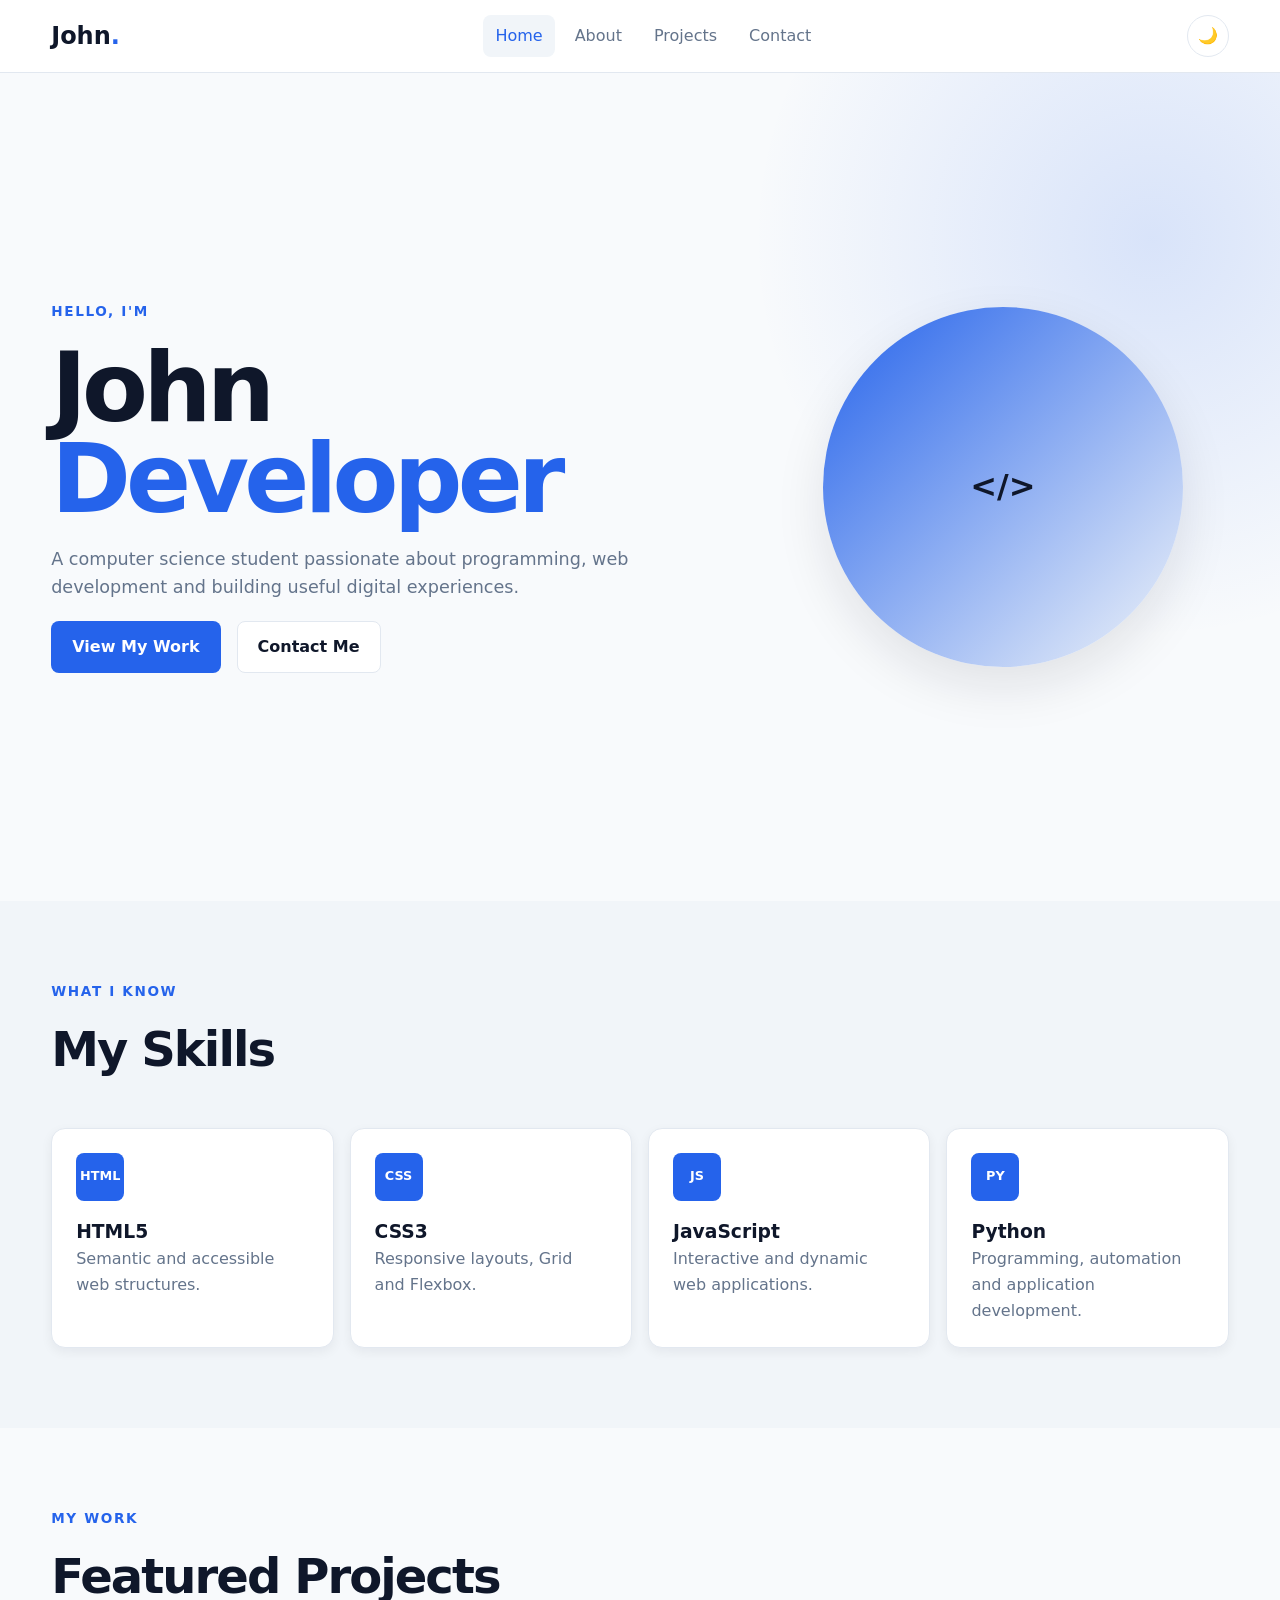
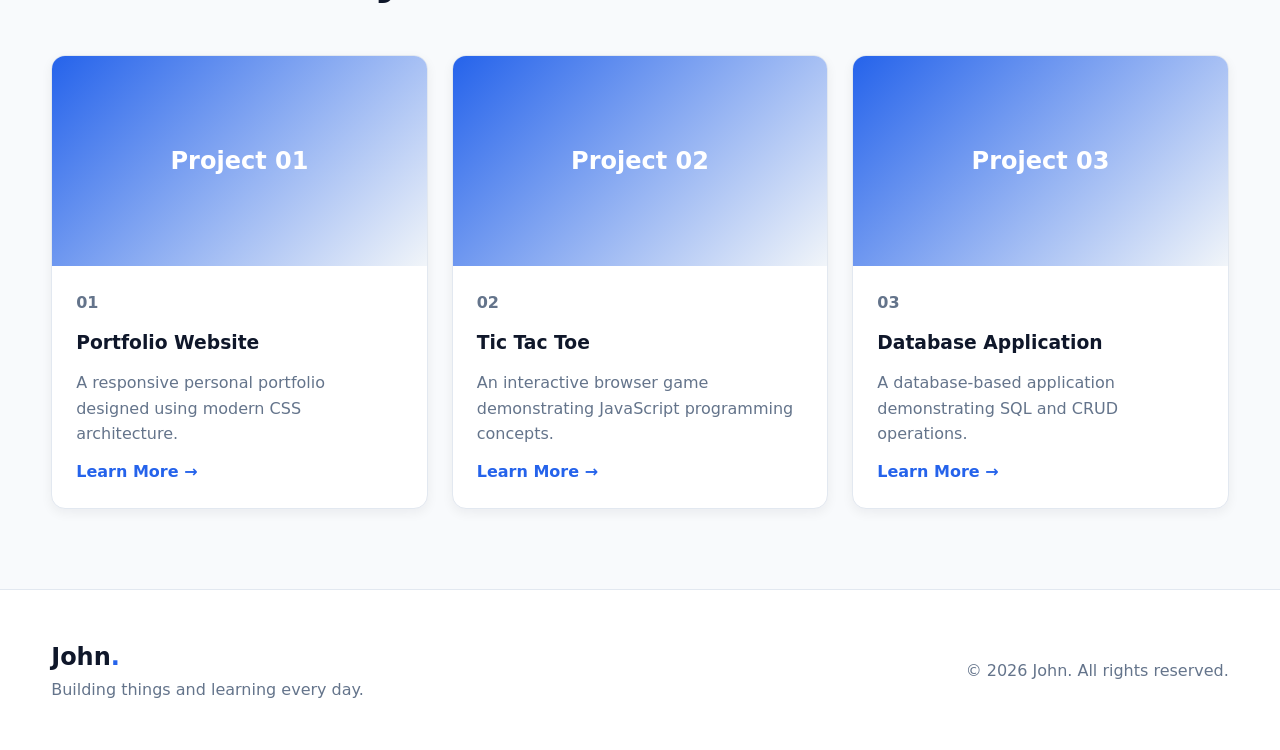
==== index.html @ c0792ca8 "Final" ====
<!DOCTYPE html>
<html lang="en">

<head>
    <meta charset="UTF-8">

    <meta
        name="viewport"
        content="width=device-width, initial-scale=1.0"
    >

    <meta
        name="description"
        content="John's personal portfolio showcasing web development skills, projects and experience."
    >

    <meta name="author" content="John">

    <title>John | Web Developer Portfolio</title>

    <link rel="stylesheet" href="css/style.css">

    <script src="js/script.js" defer></script>
</head>

<body>

    <!-- ================= HEADER ================= -->

    <header class="site-header">

        <div class="container navbar">

            <a href="index.html" class="logo">
                John<span>.</span>
            </a>

            <nav class="navigation" aria-label="Main navigation">

                <ul class="nav-list">

                    <li>
                        <a href="index.html" class="active">
                            Home
                        </a>
                    </li>

                    <li>
                        <a href="about.html">
                            About
                        </a>
                    </li>

                    <li>
                        <a href="projects.html">
                            Projects
                        </a>
                    </li>

                    <li>
                        <a href="contact.html">
                            Contact
                        </a>
                    </li>

                </ul>

            </nav>

            <button
                class="theme-toggle"
                id="theme-toggle"
                type="button"
                aria-label="Switch to dark mode"
            >
                🌙
            </button>

        </div>

    </header>


    <!-- ================= MAIN ================= -->

    <main>

        <!-- HERO -->

        <section class="hero">

            <div class="container hero-grid">

                <div class="hero-content">

                    <p class="eyebrow">
                        Hello, I'm
                    </p>

                    <h1>
                        John
                        <span class="highlight">
                            Developer
                        </span>
                    </h1>

                    <p class="hero-description">
                        A computer science student passionate about
                        programming, web development and building
                        useful digital experiences.
                    </p>

                    <div class="hero-buttons">

                        <a
                            href="projects.html"
                            class="btn btn-primary"
                        >
                            View My Work
                        </a>

                        <a
                            href="contact.html"
                            class="btn btn-secondary"
                        >
                            Contact Me
                        </a>

                    </div>

                </div>


                <div class="hero-card">

                    <div class="profile-placeholder">
                        <span>&lt;/&gt;</span>
                    </div>

                </div>

            </div>

        </section>


        <!-- SKILLS -->

        <section class="section">

            <div class="container">

                <div class="section-heading">

                    <p class="eyebrow">
                        What I Know
                    </p>

                    <h2>
                        My Skills
                    </h2>

                </div>


                <div class="skills-grid">

                    <article class="skill-card">

                        <div class="skill-icon">
                            HTML
                        </div>

                        <h3>
                            HTML5
                        </h3>

                        <p>
                            Semantic and accessible web structures.
                        </p>

                    </article>


                    <article class="skill-card">

                        <div class="skill-icon">
                            CSS
                        </div>

                        <h3>
                            CSS3
                        </h3>

                        <p>
                            Responsive layouts, Grid and Flexbox.
                        </p>

                    </article>


                    <article class="skill-card">

                        <div class="skill-icon">
                            JS
                        </div>

                        <h3>
                            JavaScript
                        </h3>

                        <p>
                            Interactive and dynamic web applications.
                        </p>

                    </article>


                    <article class="skill-card">

                        <div class="skill-icon">
                            PY
                        </div>

                        <h3>
                            Python
                        </h3>

                        <p>
                            Programming, automation and application development.
                        </p>

                    </article>

                </div>

            </div>

        </section>


        <!-- FEATURED PROJECTS -->

        <section class="section projects-section">

            <div class="container">

                <div class="section-heading">

                    <p class="eyebrow">
                        My Work
                    </p>

                    <h2>
                        Featured Projects
                    </h2>

                </div>


                <div class="projects-grid">

                    <article class="project-card">

                        <div class="project-image">
                            Project 01
                        </div>

                        <div class="project-content">

                            <p class="project-number">
                                01
                            </p>

                            <h3>
                                Portfolio Website
                            </h3>

                            <p>
                                A responsive personal portfolio
                                designed using modern CSS architecture.
                            </p>

                            <a href="projects.html">
                                Learn More →
                            </a>

                        </div>

                    </article>


                    <article class="project-card">

                        <div class="project-image">
                            Project 02
                        </div>

                        <div class="project-content">

                            <p class="project-number">
                                02
                            </p>

                            <h3>
                                Tic Tac Toe
                            </h3>

                            <p>
                                An interactive browser game demonstrating
                                JavaScript programming concepts.
                            </p>

                            <a href="projects.html">
                                Learn More →
                            </a>

                        </div>

                    </article>


                    <article class="project-card">

                        <div class="project-image">
                            Project 03
                        </div>

                        <div class="project-content">

                            <p class="project-number">
                                03
                            </p>

                            <h3>
                                Database Application
                            </h3>

                            <p>
                                A database-based application demonstrating
                                SQL and CRUD operations.
                            </p>

                            <a href="projects.html">
                                Learn More →
                            </a>

                        </div>

                    </article>

                </div>

            </div>

        </section>

    </main>


    <!-- ================= FOOTER ================= -->

    <footer class="site-footer">

        <div class="container footer-content">

            <div>

                <a href="index.html" class="logo">
                    John<span>.</span>
                </a>

                <p>
                    Building things and learning every day.
                </p>

            </div>

            <p>
                © 2026 John. All rights reserved.
            </p>

        </div>

    </footer>

</body>
</html>
---- css/style.css ----
/* =========================================================
   CSS VARIABLES
   ========================================================= */

:root {

    --bg: #f8fafc;
    --surface: #ffffff;
    --surface-alt: #f1f5f9;

    --text: #0f172a;
    --text-muted: #64748b;

    --primary: #2563eb;
    --primary-dark: #1d4ed8;

    --border: #e2e8f0;

    --header: rgba(255, 255, 255, 0.9);

    --shadow-sm:
        0 4px 12px rgba(15, 23, 42, 0.06);

    --shadow-lg:
        0 20px 50px rgba(15, 23, 42, 0.10);

    --radius-sm: 8px;
    --radius-md: 14px;
    --radius-lg: 24px;

    --container: 1180px;

    --transition:
        250ms ease;

}


/* =========================================================
   DARK THEME
   ========================================================= */

[data-theme="dark"] {

    --bg: #020617;
    --surface: #0f172a;
    --surface-alt: #1e293b;

    --text: #f8fafc;
    --text-muted: #94a3b8;

    --primary: #60a5fa;
    --primary-dark: #93c5fd;

    --border: #334155;

    --header: rgba(2, 6, 23, 0.9);

    --shadow-sm:
        0 4px 12px rgba(0, 0, 0, 0.3);

    --shadow-lg:
        0 20px 50px rgba(0, 0, 0, 0.4);

}


/* =========================================================
   RESET
   ========================================================= */

* {
    box-sizing: border-box;
    margin: 0;
    padding: 0;
}


html {
    scroll-behavior: smooth;
}


body {

    font-family:
        Inter,
        system-ui,
        -apple-system,
        BlinkMacSystemFont,
        "Segoe UI",
        sans-serif;

    background: var(--bg);
    color: var(--text);

    line-height: 1.6;

    transition:
        background var(--transition),
        color var(--transition);
}


img {
    max-width: 100%;
    display: block;
}


a {
    color: inherit;
}


button,
input,
textarea {
    font: inherit;
}


/* =========================================================
   CONTAINER
   ========================================================= */

.container {

    width: min(
        92%,
        var(--container)
    );

    margin-inline: auto;

}


/* =========================================================
   HEADER
   ========================================================= */

.site-header {

    position: sticky;
    top: 0;

    z-index: 1000;

    background: var(--header);

    backdrop-filter: blur(14px);

    border-bottom:
        1px solid var(--border);

}


.navbar {

    min-height: 72px;

    display: flex;

    align-items: center;

    justify-content: space-between;

    gap: 1rem;

}


.logo {

    font-size: 1.5rem;

    font-weight: 800;

    text-decoration: none;

}


.logo span {
    color: var(--primary);
}


.nav-list {

    display: flex;

    gap: 0.5rem;

    list-style: none;

}


.nav-list a {

    display: block;

    padding:
        0.5rem
        0.75rem;

    color: var(--text-muted);

    text-decoration: none;

    border-radius: var(--radius-sm);

    transition:
        color var(--transition),
        background var(--transition);

}


.nav-list a:hover,
.nav-list a.active {

    color: var(--primary);

    background: var(--surface-alt);

}


/* =========================================================
   THEME BUTTON
   ========================================================= */

.theme-toggle {

    width: 42px;
    height: 42px;

    border: 1px solid var(--border);

    border-radius: 50%;

    background: var(--surface);

    color: var(--text);

    cursor: pointer;

    transition:
        transform var(--transition),
        background var(--transition);

}


.theme-toggle:hover {
    transform: rotate(15deg);
}


/* =========================================================
   HERO
   ========================================================= */

.hero {

    min-height: calc(100vh - 72px);

    display: grid;

    align-items: center;

    background:

        radial-gradient(
            circle at 90% 20%,
            rgba(37, 99, 235, 0.15),
            transparent 30%
        );

}


.hero-grid {

    display: grid;

    gap: 3rem;

    align-items: center;

}


.hero-content {

    display: flex;

    flex-direction: column;

    align-items: flex-start;

    gap: 1.25rem;

}


.eyebrow {

    color: var(--primary);

    font-size: 0.85rem;

    font-weight: 800;

    letter-spacing: 0.12em;

    text-transform: uppercase;

}


.hero h1 {

    font-size:
        clamp(3rem, 10vw, 6rem);

    line-height: 0.95;

    letter-spacing: -0.05em;

}


.highlight {
    color: var(--primary);
}


.hero-description {

    max-width: 600px;

    color: var(--text-muted);

    font-size: 1.1rem;

}


.hero-buttons {

    display: flex;

    flex-wrap: wrap;

    gap: 1rem;

}


/* =========================================================
   BUTTONS
   ========================================================= */

.btn {

    display: inline-flex;

    align-items: center;

    justify-content: center;

    min-height: 46px;

    padding:
        0.75rem
        1.25rem;

    border-radius: var(--radius-sm);

    font-weight: 700;

    text-decoration: none;

    border: 1px solid transparent;

    transition:
        transform var(--transition),
        background var(--transition),
        border-color var(--transition);

}


.btn:hover {

    transform: translateY(-2px);

}


.btn-primary {

    background: var(--primary);

    color: white;

}


.btn-primary:hover {

    background: var(--primary-dark);

}


.btn-secondary {

    border-color: var(--border);

    background: var(--surface);

}


.btn-secondary:hover {

    border-color: var(--primary);

}


/* =========================================================
   HERO CARD
   ========================================================= */

.hero-card {

    display: grid;

    place-items: center;

}


.profile-placeholder {

    width: min(80vw, 360px);

    aspect-ratio: 1;

    display: grid;

    place-items: center;

    border-radius: 50%;

    background:

        linear-gradient(
            135deg,
            var(--primary),
            var(--surface-alt)
        );

    box-shadow: var(--shadow-lg);

}


.profile-placeholder span {

    font-size: 2rem;

    font-weight: 800;

}


/* =========================================================
   SECTIONS
   ========================================================= */

.section {

    padding-block: 5rem;

}


.section:nth-child(even) {

    background: var(--surface-alt);

}


.section-heading {

    margin-bottom: 2.5rem;

}


.section-heading h2 {

    margin-top: 0.5rem;

    font-size:
        clamp(2rem, 5vw, 3rem);

    letter-spacing: -0.04em;

}


/* =========================================================
   SKILLS GRID
   ========================================================= */

.skills-grid {

    display: grid;

    grid-template-columns: 1fr;

    gap: 1rem;

}


.skill-card {

    padding: 1.5rem;

    background: var(--surface);

    border: 1px solid var(--border);

    border-radius: var(--radius-md);

    box-shadow: var(--shadow-sm);

    transition:
        transform var(--transition),
        box-shadow var(--transition);

}


.skill-card:hover {

    transform: translateY(-6px);

    box-shadow: var(--shadow-lg);

}


.skill-icon {

    width: 48px;
    height: 48px;

    display: grid;

    place-items: center;

    margin-bottom: 1rem;

    border-radius: var(--radius-sm);

    background: var(--primary);

    color: white;

    font-size: 0.8rem;

    font-weight: 800;

}


.skill-card p {

    color: var(--text-muted);

}


/* =========================================================
   PROJECT GRID
   ========================================================= */

.projects-grid {

    display: grid;

    grid-template-columns: 1fr;

    gap: 1.5rem;

}


.project-card {

    display: flex;

    flex-direction: column;

    overflow: hidden;

    background: var(--surface);

    border:
        1px solid var(--border);

    border-radius: var(--radius-md);

    box-shadow: var(--shadow-sm);

    transition:
        transform var(--transition),
        box-shadow var(--transition);

}


.project-card:hover {

    transform: translateY(-8px);

    box-shadow: var(--shadow-lg);

}


.project-image {

    aspect-ratio: 16 / 9;

    display: grid;

    place-items: center;

    background:

        linear-gradient(
            135deg,
            var(--primary),
            var(--surface-alt)
        );

    color: white;

    font-size: 1.5rem;

    font-weight: 800;

}


.project-content {

    flex: 1;

    display: flex;

    flex-direction: column;

    align-items: flex-start;

    gap: 0.75rem;

    padding: 1.5rem;

}


.project-number {

    color: var(--primary);

    font-weight: 800;

}


.project-content p {

    color: var(--text-muted);

}


.project-content a {

    margin-top: auto;

    color: var(--primary);

    font-weight: 700;

    text-decoration: none;

}


/* =========================================================
   TECH TAGS
   ========================================================= */

.tech-list {

    display: flex;

    flex-wrap: wrap;

    gap: 0.5rem;

}


.tech-list span {

    padding:
        0.3rem
        0.65rem;

    background: var(--surface-alt);

    border-radius: 50px;

    color: var(--text-muted);

    font-size: 0.8rem;

}


/* =========================================================
   PAGE HERO
   ========================================================= */

.page-hero {

    padding-block: 6rem;

    background:

        radial-gradient(
            circle at 80% 20%,
            rgba(37, 99, 235, 0.12),
            transparent 35%
        );

}


.page-hero h1 {

    margin-block: 0.5rem;

    font-size:
        clamp(3rem, 8vw, 5rem);

    letter-spacing: -0.05em;

}


.page-hero p:last-child {

    color: var(--text-muted);

}


/* =========================================================
   ABOUT GRID
   ========================================================= */

.about-grid {

    display: grid;

    grid-template-columns: 1fr;

    gap: 3rem;

    align-items: center;

}


.about-content {

    display: flex;

    flex-direction: column;

    gap: 1rem;

}


.about-content h2 {

    font-size:
        clamp(2rem, 5vw, 3rem);

    line-height: 1.1;

}


.about-content p {

    color: var(--text-muted);

}


.about-stats {

    display: grid;

    grid-template-columns:
        repeat(3, 1fr);

    gap: 1rem;

    margin-top: 1rem;

}


.about-stats div {

    padding: 1rem;

    background: var(--surface-alt);

    border-radius: var(--radius-sm);

}


.about-stats strong {

    display: block;

    font-size: 1.5rem;

    color: var(--primary);

}


.about-stats span {

    color: var(--text-muted);

    font-size: 0.85rem;

}


/* =========================================================
   TIMELINE
   ========================================================= */

.timeline {

    display: grid;

    gap: 2rem;

    max-width: 800px;

}


.timeline-item {

    position: relative;

    display: grid;

    grid-template-columns: 20px 1fr;

    gap: 1.5rem;

}


.timeline-dot {

    width: 14px;
    height: 14px;

    margin-top: 7px;

    border-radius: 50%;

    background: var(--primary);

}


.timeline-date {

    color: var(--primary);

    font-weight: 700;

}


/* =========================================================
   CONTACT
   ========================================================= */

.contact-grid {

    display: grid;

    grid-template-columns: 1fr;

    gap: 3rem;

}


.contact-info {

    display: flex;

    flex-direction: column;

    gap: 1rem;

}


.contact-info h2 {

    font-size:
        clamp(2rem, 5vw, 3rem);

    line-height: 1.1;

}


.contact-info p {

    color: var(--text-muted);

}


.contact-details {

    display: grid;

    gap: 1rem;

    margin-top: 1rem;

}


.contact-details div {

    display: flex;

    flex-direction: column;

    gap: 0.2rem;

}


.contact-details a {

    color: var(--primary);

}


.contact-form {

    display: grid;

    gap: 1.25rem;

    padding: 1.5rem;

    background: var(--surface);

    border: 1px solid var(--border);

    border-radius: var(--radius-md);

    box-shadow: var(--shadow-sm);

}


.form-group {

    display: grid;

    gap: 0.5rem;

}


.form-group label {

    font-weight: 700;

}


.form-group input,
.form-group textarea {

    width: 100%;

    padding: 0.85rem 1rem;

    background: var(--bg);

    color: var(--text);

    border: 1px solid var(--border);

    border-radius: var(--radius-sm);

    outline: none;

    transition:
        border-color var(--transition),
        box-shadow var(--transition);

}


.form-group input:focus,
.form-group textarea:focus {

    border-color: var(--primary);

    box-shadow:
        0 0 0 3px
        rgba(37, 99, 235, 0.15);

}


.form-group textarea {

    resize: vertical;

}


/* =========================================================
   FOOTER
   ========================================================= */

.site-footer {

    padding-block: 3rem;

    background: var(--surface);

    border-top:
        1px solid var(--border);

}


.footer-content {

    display: flex;

    flex-direction: column;

    gap: 1rem;

}


.footer-content p {

    color: var(--text-muted);

}


/* =========================================================
   TABLET
   ========================================================= */

@media (min-width: 600px) {

    .skills-grid {

        grid-template-columns:
            repeat(2, 1fr);

    }


    .projects-grid {

        grid-template-columns:
            repeat(2, 1fr);

    }


    .contact-form {

        padding: 2rem;

    }

}


/* =========================================================
   DESKTOP
   ========================================================= */

@media (min-width: 900px) {

    .hero-grid {

        grid-template-columns:
            1.2fr 0.8fr;

    }


    .skills-grid {

        grid-template-columns:
            repeat(4, 1fr);

    }


    .projects-grid {

        grid-template-columns:
            repeat(3, 1fr);

    }


    .about-grid {

        grid-template-columns:
            0.8fr 1.2fr;

    }


    .contact-grid {

        grid-template-columns:
            0.8fr 1.2fr;

    }


    .footer-content {

        flex-direction: row;

        align-items: center;

        justify-content: space-between;

    }

}


/* =========================================================
   LARGE DESKTOP
   ========================================================= */

@media (min-width: 1200px) {

    .hero h1 {

        font-size: 6rem;

    }

}


/* =========================================================
   ACCESSIBILITY / REDUCED MOTION
   ========================================================= */

@media (prefers-reduced-motion: reduce) {

    html {
        scroll-behavior: auto;
    }

    *,
    *::before,
    *::after {

        animation-duration: 0.01ms !important;

        transition-duration: 0.01ms !important;

    }

}
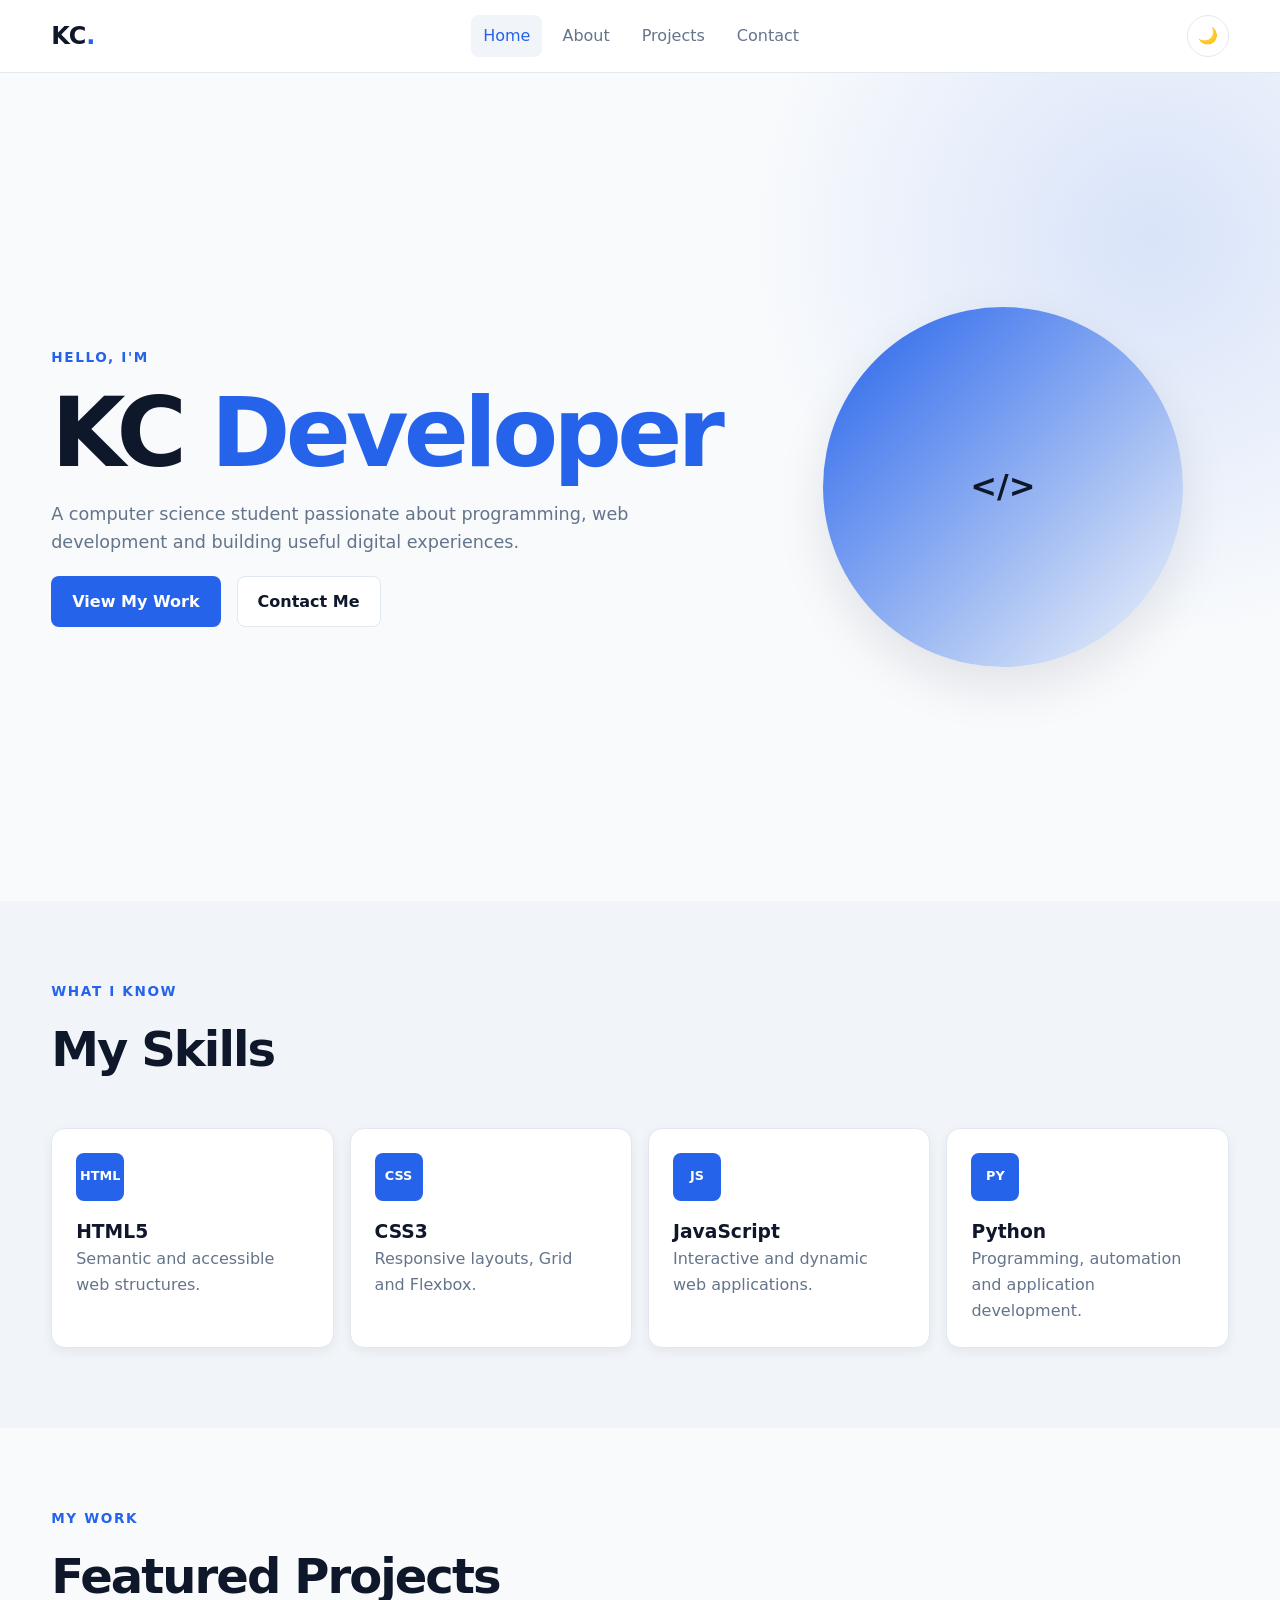
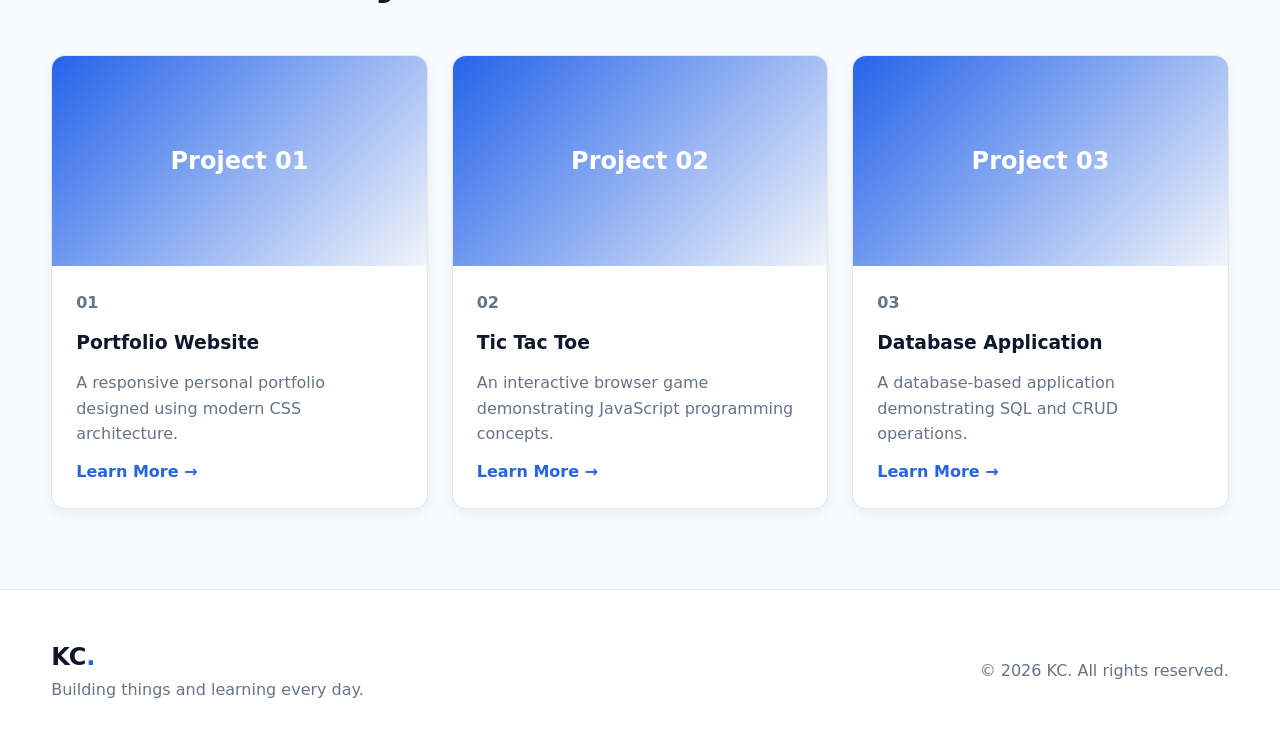
==== commit 47add8a8: "Final Main" ====
--- a/index.html
+++ b/index.html
@@ -11,12 +11,12 @@
 
     <meta
         name="description"
-        content="John's personal portfolio showcasing web development skills, projects and experience."
+        content="KC's personal portfolio showcasing web development skills, projects and experience."
     >
 
-    <meta name="author" content="John">
-
-    <title>John | Web Developer Portfolio</title>
+    <meta name="author" content="KC">
+
+    <title>KC | Web Developer Portfolio</title>
 
     <link rel="stylesheet" href="css/style.css">
 
@@ -32,7 +32,7 @@
         <div class="container navbar">
 
             <a href="index.html" class="logo">
-                John<span>.</span>
+                KC<span>.</span>
             </a>
 
             <nav class="navigation" aria-label="Main navigation">
@@ -98,7 +98,7 @@
                     </p>
 
                     <h1>
-                        John
+                        KC
                         <span class="highlight">
                             Developer
                         </span>
@@ -367,7 +367,7 @@
             <div>
 
                 <a href="index.html" class="logo">
-                    John<span>.</span>
+                    KC<span>.</span>
                 </a>
 
                 <p>
@@ -377,7 +377,7 @@
             </div>
 
             <p>
-                © 2026 John. All rights reserved.
+                © 2026 KC. All rights reserved.
             </p>
 
         </div>
